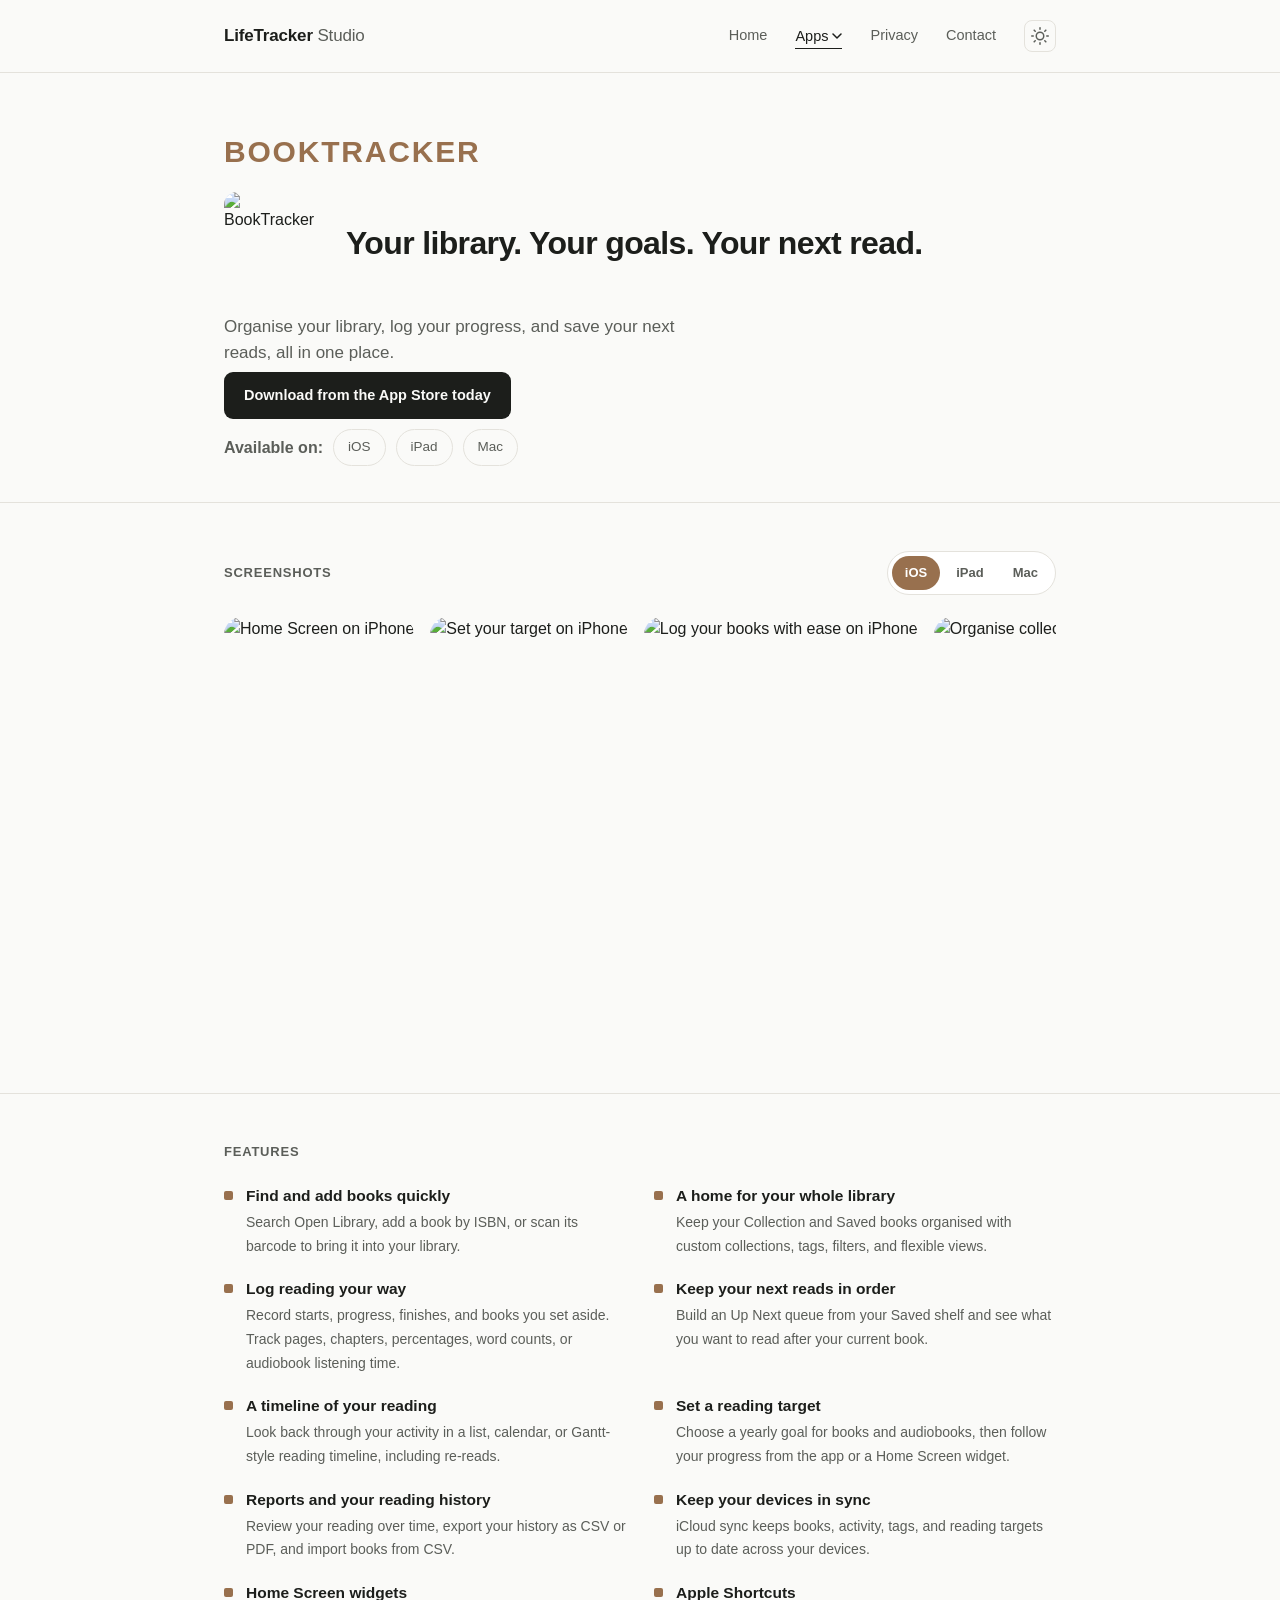
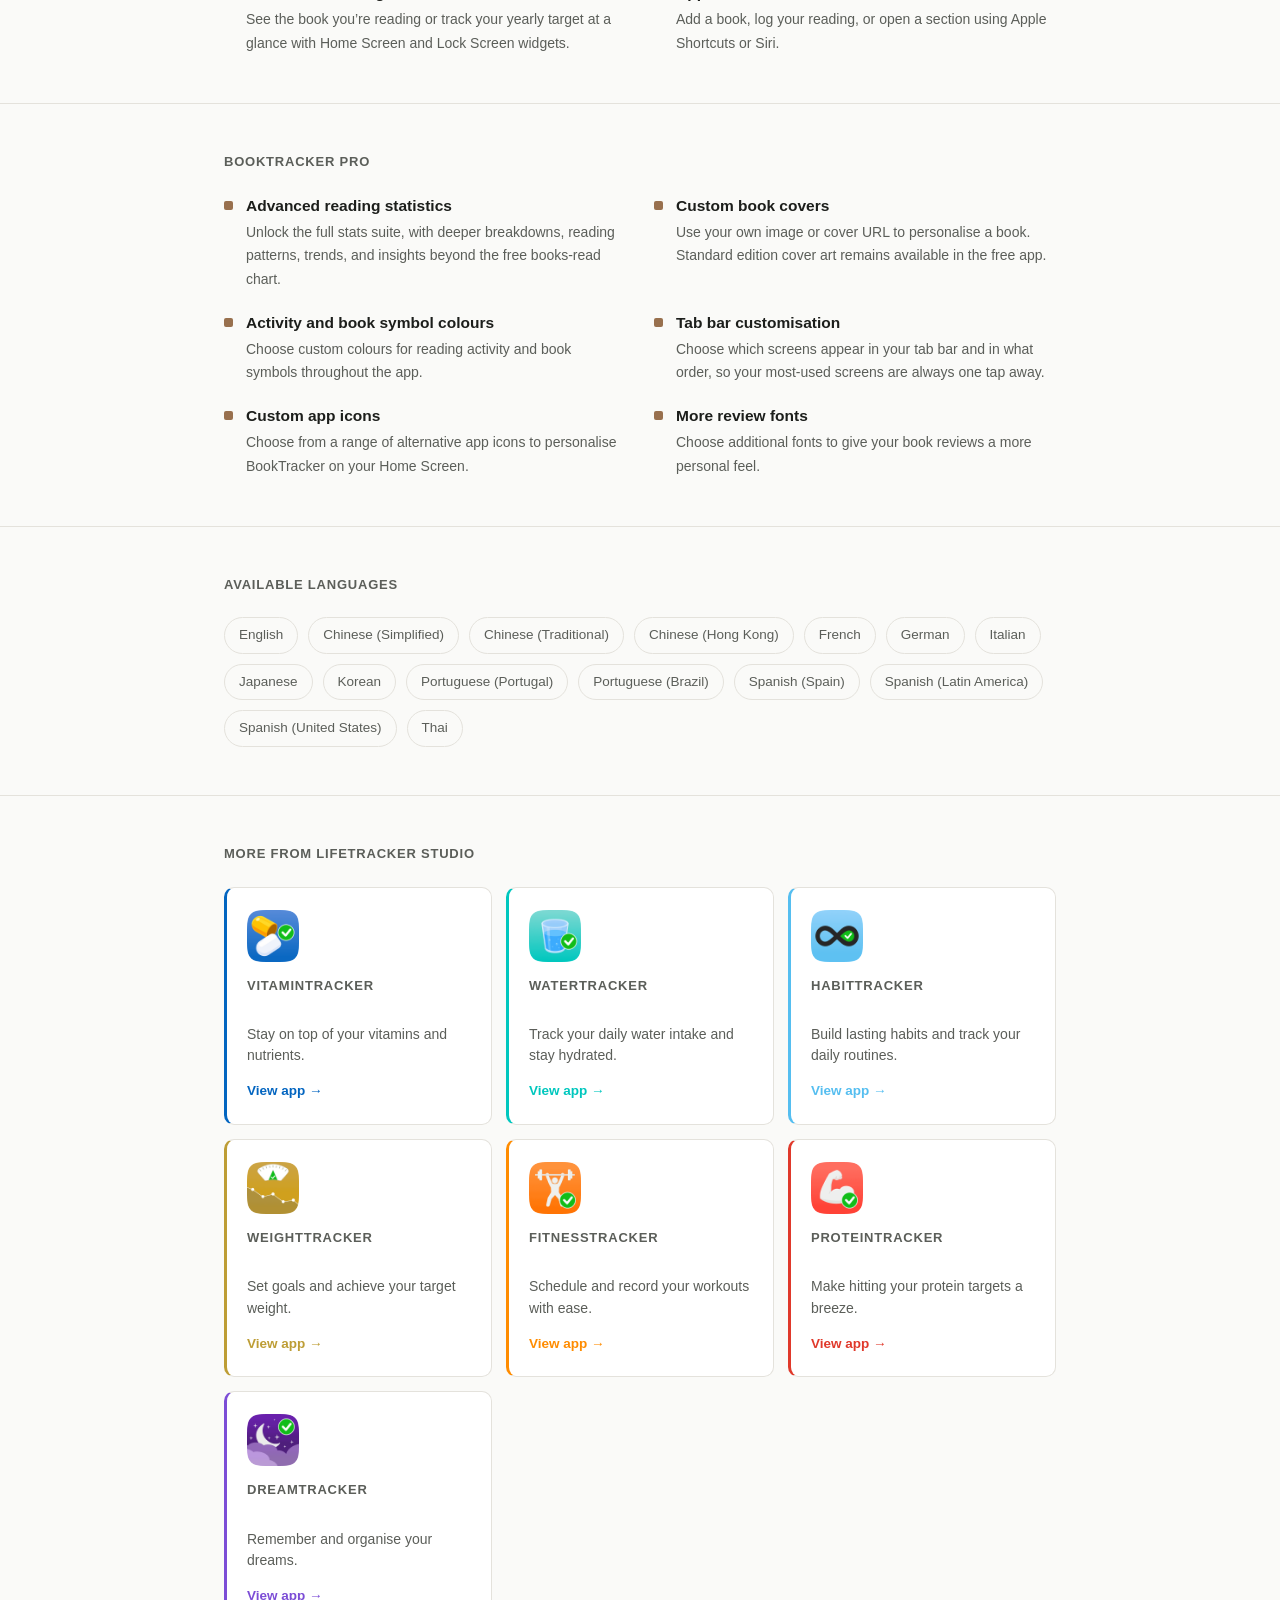
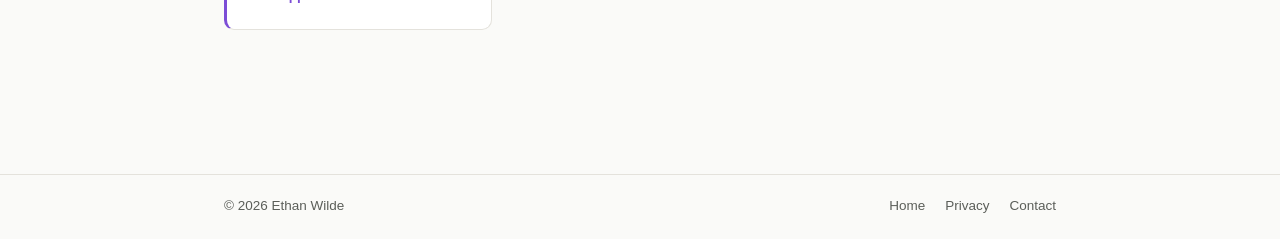
==== booktracker.html @ c53aab7b "BookTracker Page" ====
<!DOCTYPE html>
<html lang="en">
<head>
<meta charset="UTF-8">
<meta name="viewport" content="width=device-width, initial-scale=1.0">
<title>BookTracker — Your Library. Your Goals. Your Next Read.</title>
<meta name="description" content="Organise your library, log your progress, and save your next reads.">
<link rel="stylesheet" href="style.css">
<style>:root { --accent: var(--bt); --tint: var(--bt-tint); }</style>
</head>
<body>

<header class="site-header">
  <div class="wrap">
    <a href="index.html" class="brand">LifeTracker<span> Studio</span></a>
    <nav class="main-nav">
      <a href="index.html">Home</a>
      <div class="nav-dropdown" id="apps-dropdown">
        <button class="nav-dropdown-toggle active" aria-haspopup="true" aria-expanded="false" onclick="toggleAppsMenu()">
          Apps
          <svg width="10" height="6" viewBox="0 0 10 6" fill="none" xmlns="http://www.w3.org/2000/svg">
            <path d="M1 1L5 5L9 1" stroke="currentColor" stroke-width="1.5" stroke-linecap="round" stroke-linejoin="round"/>
          </svg>
        </button>
        <div class="nav-dropdown-menu" role="menu">
          <a href="vitamintracker.html" style="--accent: var(--vt); --tint: var(--vt-tint);">
            <img src="images/VTAppIcon.png" alt="">VitaminTracker</a>
          <a href="watertracker.html" style="--accent: var(--wt); --tint: var(--wt-tint);">
            <img src="images/WTAppIcon.png" alt="">WaterTracker</a>
          <a href="habittracker.html" style="--accent: var(--ht); --tint: var(--ht-tint);">
            <img src="images/HTAppIcon.png" alt="">HabitTracker</a>
          <a href="weighttracker.html" style="--accent: var(--mt); --tint: var(--mt-tint);">
            <img src="images/MTAppIcon.png" alt="">WeightTracker</a>
          <a href="fitnesstracker.html" style="--accent: var(--ft); --tint: var(--ft-tint);">
            <img src="images/FTAppIcon.png" alt="">FitnessTracker</a>
          <a href="proteintracker.html" style="--accent: var(--st); --tint: var(--st-tint);">
            <img src="images/STAppIcon.png" alt="">ProteinTracker</a>
          <a href="dreamtracker.html" style="--accent: var(--dt); --tint: var(--dt-tint);">
            <img src="images/DTAppIcon.png" alt="">DreamTracker</a>
          <a href="booktracker.html" class="active" style="--accent: var(--bt); --tint: var(--bt-tint);">
            <img src="images/BTAppIcon.png" alt="">BookTracker</a>
        </div>
      </div>
      <a href="privacy.html">Privacy</a>
      <a href="contact.html">Contact</a>
      <button class="theme-toggle" onclick="toggleTheme()" aria-label="Toggle dark mode">
        <svg id="theme-icon" width="18" height="18" viewBox="0 0 24 24" fill="none" stroke="currentColor" stroke-width="2" stroke-linecap="round" stroke-linejoin="round">
          <circle cx="12" cy="12" r="5"/><line x1="12" y1="1" x2="12" y2="3"/><line x1="12" y1="21" x2="12" y2="23"/><line x1="4.22" y1="4.22" x2="5.64" y2="5.64"/><line x1="18.36" y1="18.36" x2="19.78" y2="19.78"/><line x1="1" y1="12" x2="3" y2="12"/><line x1="21" y1="12" x2="23" y2="12"/><line x1="4.22" y1="19.78" x2="5.64" y2="18.36"/><line x1="18.36" y1="5.64" x2="19.78" y2="4.22"/>
        </svg>
      </button>
    </nav>
    <button class="nav-toggle" onclick="toggleMobileNav()" aria-label="Toggle menu"><span></span><span></span><span></span></button>
  </div>
</header>

<main>
  <section class="app-header">
  <div class="wrap">
    <div class="eyebrow">BookTracker</div>
    <div class="icon-row">
      <img src="images/BTAppIcon.png" alt="BookTracker" class="app-icon-big">
      <h1>Your library. Your goals. Your next read.</h1>
    </div>
    <p class="tagline">Organise your library, log your progress, and save your next reads, all in one place.</p>

    <div class="app-cta-group">
      <a href="https://apps.apple.com/app/id6816130678" class="store-button">
        Download from the App Store today
      </a>

      <div class="platform-row" aria-label="Available on iOS, iPad, and Mac">
  <span class="platform-label">Available on:</span>
  <span class="platform-pill">iOS</span>
  <span class="platform-pill">iPad</span>
  <span class="platform-pill">Mac</span>
</div>
    </div>
  </div>
</section>

  <section class="section">
  <div class="wrap">
    <div class="screenshot-toolbar">
      <h2>Screenshots</h2>
      <div class="screenshot-picker" role="group" aria-label="Choose screenshot platform">
        <button type="button" data-platform="ios" aria-pressed="true">iOS</button>
        <button type="button" data-platform="ipad" aria-pressed="false">iPad</button>
        <button type="button" data-platform="mac" aria-pressed="false">Mac</button>
      </div>
    </div>

    <div class="screenshot-row" data-platform="ios">
      <figure class="screenshot-card" data-screenshot-index="1"
        data-ios-caption="Home Screen on iPhone"
        data-ipad-caption="Home Screen on iPad"
        data-mac-caption="Home Screen on Mac">
        <img src="images/BT1.jpeg" alt="Home Screen on iPhone" class="screenshot">
      </figure>

      <figure class="screenshot-card" data-screenshot-index="2"
        data-ios-caption="Set your target on iPhone"
        data-ipad-caption="Set your target on iPad"
        data-mac-caption="Set your target on Mac">
        <img src="images/BT2.jpeg" alt="Set your target on iPhone" class="screenshot">
      </figure>

     

      <figure class="screenshot-card" data-screenshot-index="3"
        data-ios-caption="Log your books with ease on iPhone"
        data-ipad-caption="Log your books with ease on iPad"
        data-mac-caption="Log your books with ease on Mac">
        <img src="images/BT3.jpeg" alt="Log your books with ease on iPhone" class="screenshot">
      </figure>

      <figure class="screenshot-card" data-screenshot-index="4"
        data-ios-caption="Organise collections on iPhone"
        data-ipad-caption="Organise collections on iPad"
        data-mac-caption="Organise collections on Mac">
        <img src="images/BT4.jpeg" alt="Organise collections on iPhone" class="screenshot">
      </figure>

      <figure class="screenshot-card" data-screenshot-index="5"
        data-ios-caption="See book information on iPhone"
        data-ipad-caption="See book information on iPad"
        data-mac-caption="See book information on Mac">
        <img src="images/BT5.jpeg" alt="See book information on iPhone" class="screenshot">
      </figure>

      <figure class="screenshot-card" data-screenshot-index="6"
        data-ios-caption="See author information on iPhone"
        data-ipad-caption="See author information on iPad"
        data-mac-caption="See author information on Mac">
        <img src="images/BT6.jpeg" alt="See author information on iPhone" class="screenshot">
      </figure>

      <figure class="screenshot-card" data-screenshot-index="7"
        data-ios-caption="See reading history on iPhone"
        data-ipad-caption="See reading history on iPad"
        data-mac-caption="See reading history on Mac">
        <img src="images/BT7.jpeg" alt="See reading history on iPhone" class="screenshot">
      </figure>

      <figure class="screenshot-card" data-screenshot-index="8"
        data-ios-caption="See statistics on iPhone"
        data-ipad-caption="See statistics on iPad"
        data-mac-caption="See statistics on Mac">
        <img src="images/BT8.jpeg" alt="See statistics on iPhone" class="screenshot">
      </figure>

      <figure class="screenshot-card" data-screenshot-index="9"
        data-ios-caption="Keep devices in sync on iPhone"
        data-ipad-caption="Keep devices in sync on iPad"
        data-mac-caption="Keep devices in sync on Mac">
        <img src="images/BT9.jpeg" alt="Keep devices in sync on iPhone" class="screenshot">
      </figure>

       <figure class="screenshot-card" data-screenshot-index="10"
        data-ios-caption="Widgets, Control Centre, and Shortcuts on iPhone"
        data-ipad-caption="Widgets, Control Centre, and Shortcuts on iPad"
        data-mac-caption="Widgets, Control Centre, and Shortcuts on Mac">
        <img src="images/BT10.jpeg" alt="Widgets, Control Centre, and Shortcuts on iPhone" class="screenshot">
      </figure>
    </div>
  </div>
</section>

  <section class="section">
    <div class="wrap">
      <h2>Features</h2>
      <ul class="feature-list">
        <li>
          <strong>Find and add books quickly</strong>
          <span class="desc">Search Open Library, add a book by ISBN, or scan its barcode to bring it into your library.</span>
        </li>
        <li>
          <strong>A home for your whole library</strong>
          <span class="desc">Keep your Collection and Saved books organised with custom collections, tags, filters, and flexible views.</span>
        </li>
        <li>
          <strong>Log reading your way</strong>
          <span class="desc">Record starts, progress, finishes, and books you set aside. Track pages, chapters, percentages, word counts, or audiobook listening time.</span>
        </li>
        <li>
          <strong>Keep your next reads in order</strong>
          <span class="desc">Build an Up Next queue from your Saved shelf and see what you want to read after your current book.</span>
        </li>
        <li>
          <strong>A timeline of your reading</strong>
          <span class="desc">Look back through your activity in a list, calendar, or Gantt-style reading timeline, including re-reads.</span>
        </li>
        <li>
          <strong>Set a reading target</strong>
          <span class="desc">Choose a yearly goal for books and audiobooks, then follow your progress from the app or a Home Screen widget.</span>
        </li>
        <li>
          <strong>Reports and your reading history</strong>
          <span class="desc">Review your reading over time, export your history as CSV or PDF, and import books from CSV.</span>
        </li>
        <li>
          <strong>Keep your devices in sync</strong>
          <span class="desc">iCloud sync keeps books, activity, tags, and reading targets up to date across your devices.</span>
        </li>
        <li>
          <strong>Home Screen widgets</strong>
          <span class="desc">See the book you’re reading or track your yearly target at a glance with Home Screen and Lock Screen widgets.</span>
        </li>
        <li>
          <strong>Apple Shortcuts</strong>
          <span class="desc">Add a book, log your reading, or open a section using Apple Shortcuts or Siri.</span>
        </li>
      </ul>
    </div>
  </section>

  <section class="section">
    <div class="wrap">
      <h2>BookTracker Pro</h2>
      <ul class="feature-list">
        <li>
          <strong>Advanced reading statistics</strong>
          <span class="desc">Unlock the full stats suite, with deeper breakdowns, reading patterns, trends, and insights beyond the free books-read chart.</span>
        </li>
        <li>
          <strong>Custom book covers</strong>
          <span class="desc">Use your own image or cover URL to personalise a book. Standard edition cover art remains available in the free app.</span>
        </li>
        <li>
          <strong>Activity and book symbol colours</strong>
          <span class="desc">Choose custom colours for reading activity and book symbols throughout the app.</span>
        </li>
        <li>
          <strong>Tab bar customisation</strong>
          <span class="desc">Choose which screens appear in your tab bar and in what order, so your most-used screens are always one tap away.</span>
        </li>
        <li>
          <strong>Custom app icons</strong>
          <span class="desc">Choose from a range of alternative app icons to personalise BookTracker on your Home Screen.</span>
        </li>
        <li>
          <strong>More review fonts</strong>
          <span class="desc">Choose additional fonts to give your book reviews a more personal feel.</span>
        </li>
      </ul>
    </div>
  </section>

   <section class="section">
  <div class="wrap">
    <h2>Available Languages</h2>

    <div class="platform-row" aria-label="Supported languages">
      <span class="platform-pill">English</span>
      <span class="platform-pill">Chinese (Simplified)</span>
      <span class="platform-pill">Chinese (Traditional)</span>
      <span class="platform-pill">Chinese (Hong Kong)</span>
      <span class="platform-pill">French</span>
      <span class="platform-pill">German</span>
      <span class="platform-pill">Italian</span>
      <span class="platform-pill">Japanese</span>
      <span class="platform-pill">Korean</span>
      <span class="platform-pill">Portuguese (Portugal)</span>
      <span class="platform-pill">Portuguese (Brazil)</span>
      <span class="platform-pill">Spanish (Spain)</span>
      <span class="platform-pill">Spanish (Latin America)</span>
      <span class="platform-pill">Spanish (United States)</span>
      <span class="platform-pill">Thai</span>
    </div>
  </div>
</section>

  <section class="section">
    <div class="wrap">
      <h2>More from LifeTracker Studio</h2>
      <div class="other-apps">
        <a href="vitamintracker.html" class="app-card" style="--accent: var(--vt); --tint: var(--vt-tint);">
          <img src="images/VTAppIcon.png" alt="VitaminTracker" class="app-icon">
          <h2>VitaminTracker</h2>
          <p class="tagline">Stay on top of your vitamins and nutrients.</p>
          <span class="cta">View app &rarr;</span>
        </a>
        <a href="watertracker.html" class="app-card" style="--accent: var(--wt); --tint: var(--wt-tint);">
          <img src="images/WTAppIcon.png" alt="WaterTracker" class="app-icon">
          <h2>WaterTracker</h2>
          <p class="tagline">Track your daily water intake and stay hydrated.</p>
          <span class="cta">View app &rarr;</span>
        </a>
        <a href="habittracker.html" class="app-card" style="--accent: var(--ht); --tint: var(--ht-tint);">
          <img src="images/HTAppIcon.png" alt="HabitTracker" class="app-icon">
          <h2>HabitTracker</h2>
          <p class="tagline">Build lasting habits and track your daily routines.</p>
          <span class="cta">View app &rarr;</span>
        </a>
        <a href="weighttracker.html" class="app-card" style="--accent: var(--mt); --tint: var(--mt-tint);">
          <img src="images/MTAppIcon.png" alt="WeightTracker" class="app-icon">
          <h2>WeightTracker</h2>
          <p class="tagline">Set goals and achieve your target weight.</p>
          <span class="cta">View app &rarr;</span>
        </a>
        <a href="fitnesstracker.html" class="app-card" style="--accent: var(--ft); --tint: var(--ft-tint);">
          <img src="images/FTAppIcon.png" alt="FitnessTracker" class="app-icon">
          <h2>FitnessTracker</h2>
          <p class="tagline">Schedule and record your workouts with ease.</p>
          <span class="cta">View app &rarr;</span>
        </a>
        <a href="proteintracker.html" class="app-card" style="--accent: var(--st); --tint: var(--st-tint);">
          <img src="images/STAppIcon.png" alt="ProteinTracker" class="app-icon">
          <h2>ProteinTracker</h2>
          <p class="tagline">Make hitting your protein targets a breeze.</p>
          <span class="cta">View app &rarr;</span>
        </a>
        <a href="dreamtracker.html" class="app-card" style="--accent: var(--dt); --tint: var(--dt-tint);">
          <img src="images/DTAppIcon.png" alt="DreamTracker" class="app-icon">
          <h2>DreamTracker</h2>
          <p class="tagline">Remember and organise your dreams.</p>
          <span class="cta">View app &rarr;</span>
        </a>
      </div>
    </div>
  </section>
</main>

<footer class="site-footer">
  <div class="wrap">
    <span>&copy; 2026 Ethan Wilde</span>
    <div class="footer-links"><a href="index.html">Home</a><a href="privacy.html">Privacy</a><a href="contact.html">Contact</a></div>
  </div>
</footer>

<div id="lightbox" style="display:none; position:fixed; inset:0; background:rgba(0,0,0,0.85); z-index:999; align-items:center; justify-content:center; cursor:zoom-out;" onclick="this.style.display='none'">
  <img id="lightbox-img" style="max-height:90vh; max-width:90vw; border-radius:18px;">
</div>

<script>
function toggleAppsMenu() {
  const dropdown = document.getElementById('apps-dropdown');
  const isMobile = window.innerWidth <= 760;
  if (isMobile) dropdown.classList.toggle('expanded');
  else {
    const isOpen = dropdown.classList.toggle('open');
    dropdown.querySelector('[aria-expanded]').setAttribute('aria-expanded', isOpen);
  }
}

document.addEventListener('click', function(e) {
  const dropdown = document.getElementById('apps-dropdown');
  if (!dropdown.contains(e.target)) {
    dropdown.classList.remove('open');
    dropdown.querySelector('[aria-expanded]').setAttribute('aria-expanded', 'false');
  }
});

function toggleTheme() {
  const isDark = document.body.classList.toggle('dark');
  localStorage.setItem('theme', isDark ? 'dark' : 'light');
  updateThemeIcon(isDark);
}

function updateThemeIcon(isDark) {
  const icon = document.getElementById('theme-icon');
  if (isDark) icon.innerHTML = '<path d="M21 12.79A9 9 0 1 1 11.21 3 7 7 0 0 0 21 12.79z"/>';
  else icon.innerHTML = '<circle cx="12" cy="12" r="5"/><line x1="12" y1="1" x2="12" y2="3"/><line x1="12" y1="21" x2="12" y2="23"/><line x1="4.22" y1="4.22" x2="5.64" y2="5.64"/><line x1="18.36" y1="18.36" x2="19.78" y2="19.78"/><line x1="1" y1="12" x2="3" y2="12"/><line x1="21" y1="12" x2="23" y2="12"/><line x1="4.22" y1="19.78" x2="5.64" y2="18.36"/><line x1="18.36" y1="5.64" x2="19.78" y2="4.22"/>';
}

(function() {
  if (localStorage.getItem('theme') === 'dark') {
    document.body.classList.add('dark');
    updateThemeIcon(true);
  }
})();

function toggleMobileNav() { document.querySelector('nav.main-nav').classList.toggle('open'); }

const screenshotPicker = document.querySelector('.screenshot-picker');
const screenshotRow = document.querySelector('.screenshot-row');

if (screenshotPicker && screenshotRow) {
  const prefixes = {
    ios: 'BT',
    ipad: 'BTiPad',
    mac: 'BTMac'
  };

 function setScreenshotPlatform(platform) {
  const screenshotCounts = { ios: 8, ipad: 8, mac: 7 };

  screenshotPicker.querySelectorAll('button').forEach(button => {
    button.setAttribute(
      'aria-pressed',
      String(button.dataset.platform === platform)
    );
  });

  screenshotRow.dataset.platform = platform;

  screenshotRow.querySelectorAll('.screenshot-card').forEach(card => {
    const index = Number(card.dataset.screenshotIndex);
    const image = card.querySelector('.screenshot');
    const caption = card.dataset[`${platform}Caption`] || '';

    card.hidden = index > screenshotCounts[platform];

    if (card.hidden) return;

    image.src = `images/${prefixes[platform]}${index}.jpeg`;
    image.alt = caption;
  });
}

  screenshotPicker.querySelectorAll('button').forEach(button => {
    button.addEventListener('click', () => {
      setScreenshotPlatform(button.dataset.platform);
    });
  });
}

 const screenshotRows = document.querySelectorAll('.screenshot-row');
const lightbox = document.getElementById('lightbox');
const lightboxImage = document.getElementById('lightbox-img');

let draggedRow = null;
let dragStartX = 0;
let dragStartScrollLeft = 0;
let dragMoved = false;
let suppressNextClick = false;

screenshotRows.forEach(row => {
  row.addEventListener('mousedown', event => {
    if (event.button !== 0) return;

    draggedRow = row;
    dragStartX = event.clientX;
    dragStartScrollLeft = row.scrollLeft;
    dragMoved = false;
    row.classList.add('is-dragging');
  });

  row.addEventListener('mousemove', event => {
    if (draggedRow !== row) return;

    const distance = event.clientX - dragStartX;
    if (Math.abs(distance) > 4) dragMoved = true;

    row.scrollLeft = dragStartScrollLeft - distance;
  });

  row.addEventListener('click', event => {
    if (suppressNextClick) {
      event.preventDefault();
      event.stopPropagation();
      suppressNextClick = false;
      return;
    }

    const image = event.target.closest('img.screenshot');
    if (!image || !lightbox || !lightboxImage) return;

    lightboxImage.src = image.src;
    lightboxImage.alt = image.alt;
    lightbox.style.display = 'flex';
  });

  row.addEventListener('dragstart', event => {
    event.preventDefault();
  });
});

function stopScreenshotDrag() {
  if (!draggedRow) return;

  draggedRow.classList.remove('is-dragging');
  draggedRow = null;

  if (dragMoved) {
    suppressNextClick = true;
    setTimeout(() => {
      suppressNextClick = false;
    }, 0);
  }
}

document.addEventListener('mouseup', stopScreenshotDrag);
window.addEventListener('blur', stopScreenshotDrag);

if (lightboxImage) {
  lightboxImage.addEventListener('click', event => {
    event.stopPropagation();
  });
}
  
</script>

</body>
</html>
---- style.css ----
:root {
  --bg: #FAFAF8;
  --ink: #1C1E1B;
  --ink-soft: #5B5E59;
  --line: #E4E2DC;
  --card-bg: #FFFFFF;

  --wt: #00C7BE;
  --wt-tint: #E0FAF9;

  --vt: #0365C0;
  --vt-tint: #E0EDFF;

  --ht: #55BEF0;
  --ht-tint: #E5F5FD;

  --mt: #BD9D35;
  --mt-tint: #F7F0D9;

  --ft: #FF8C00;
  --ft-tint: #FFE8D1;

  --st: #e0392b;
  --st-tint: #fdecea;

  --dt: #7C4DD6;
  --dt-tint: #EFE9FB;

  --bt: #98704E;
  --bt-tint: #F2E7D7;

  --maxw: 880px;
}

* { box-sizing: border-box; }

html {
  scroll-behavior: smooth;
}

body {
  margin: 0;
  background: var(--bg);
  color: var(--ink);
  font-family: -apple-system, BlinkMacSystemFont, "Inter", "Helvetica Neue", Arial, sans-serif;
  font-size: 16px;
  line-height: 1.55;
  -webkit-font-smoothing: antialiased;
}

a {
  color: inherit;
}

.wrap {
  max-width: var(--maxw);
  margin: 0 auto;
  padding: 0 24px;
}

/* ---------- Header ---------- */

.site-header {
  border-bottom: 1px solid var(--line);
}

.site-header .wrap {
  display: flex;
  align-items: center;
  justify-content: space-between;
  height: 72px;
}

.brand {
  font-weight: 700;
  font-size: 17px;
  letter-spacing: -0.01em;
  text-decoration: none;
  color: var(--ink);
}

.brand span {
  color: var(--ink-soft);
  font-weight: 500;
}

nav.main-nav {
  display: flex;
  align-items: center;
  gap: 28px;
}

nav.main-nav a {
  text-decoration: none;
  font-size: 14.5px;
  font-weight: 500;
  color: var(--ink-soft);
  padding: 4px 0;
  border-bottom: 1px solid transparent;
  transition: color 0.15s ease, border-color 0.15s ease;
}

nav.main-nav a:hover,
nav.main-nav a:focus-visible {
  color: var(--ink);
  border-bottom-color: var(--ink);
}

nav.main-nav a.active {
  color: var(--ink);
  border-bottom-color: var(--ink);
}

/* ---------- Apps dropdown ---------- */

.nav-dropdown {
  position: relative;
}

.nav-dropdown-toggle {
  display: flex;
  align-items: center;
  gap: 4px;
  background: none;
  border: none;
  cursor: pointer;
  font-family: inherit;
  font-size: 14.5px;
  font-weight: 500;
  color: var(--ink-soft);
  padding: 4px 0;
  border-bottom: 1px solid transparent;
  transition: color 0.15s ease, border-color 0.15s ease;
}

.nav-dropdown-toggle:hover,
.nav-dropdown-toggle:focus-visible {
  color: var(--ink);
  border-bottom-color: var(--ink);
  outline: none;
}

.nav-dropdown-toggle.active {
  color: var(--ink);
  border-bottom-color: var(--ink);
}

.nav-dropdown-toggle svg {
  transition: transform 0.15s ease;
}

.nav-dropdown.open .nav-dropdown-toggle svg {
  transform: rotate(180deg);
}

.nav-dropdown-menu {
  display: none;
  position: absolute;
  top: calc(100% + 12px);
  right: 0;
  min-width: 180px;
  background: var(--card-bg);
  border: 1px solid var(--line);
  border-radius: 10px;
  box-shadow: 0 8px 24px rgba(28, 30, 27, 0.09);
  padding: 6px;
  z-index: 100;
}

.nav-dropdown.open .nav-dropdown-menu {
  display: block;
}

.nav-dropdown-menu a {
  display: flex;
  align-items: center;
  gap: 9px;
  padding: 9px 12px;
  border-radius: 6px;
  font-size: 14px;
  font-weight: 500;
  color: var(--ink-soft);
  text-decoration: none;
  border: none !important;
  transition: background 0.12s ease, color 0.12s ease;
}

.nav-dropdown-menu a img {
  width: 48px;
  height: 48px;
  border-radius: 6px;
  flex-shrink: 0;
}

.nav-dropdown-menu a:hover,
.nav-dropdown-menu a:focus-visible {
  background: var(--tint);
  color: var(--ink);
}

body.dark .nav-dropdown-menu a:hover,
body.dark .nav-dropdown-menu a:focus-visible {
  color: #1C1E1B !important;
}

.nav-dropdown-menu a.active {
  color: var(--ink);
  font-weight: 600;
}

/* ---------- Footer ---------- */

.site-footer {
  border-top: 1px solid var(--line);
  margin-top: 96px;
}

.site-footer .wrap {
  display: flex;
  align-items: center;
  justify-content: space-between;
  height: 64px;
  font-size: 13.5px;
  color: var(--ink-soft);
}

.site-footer a {
  text-decoration: none;
  color: var(--ink-soft);
}

.site-footer a:hover {
  color: var(--ink);
}

.footer-links {
  display: flex;
  gap: 20px;
}

/* ---------- Hero ---------- */

.hero {
  padding: 72px 0 56px;
}

.hero h1 {
  font-size: 38px;
  font-weight: 700;
  letter-spacing: -0.02em;
  margin: 0 0 14px;
  max-width: 16ch;
}

.hero p {
  font-size: 17px;
  color: var(--ink-soft);
  max-width: 48ch;
  margin: 0;
}

/* ---------- App cards (homepage) ---------- */

.app-grid {
  display: grid;
  grid-template-columns: repeat(3, 1fr);
  gap: 18px;
  padding: 8px 0 64px;
}

.app-grid--4 {
  grid-template-columns: repeat(4, 1fr);
}

.app-grid--3 {
  grid-template-columns: repeat(3, 1fr);
}

.app-card {
  background: var(--card-bg);
  border: 1px solid var(--line);
  border-left: 3px solid var(--accent, var(--ink));
  border-radius: 10px;
  padding: 22px 20px;
  text-decoration: none;
  color: var(--ink);
  display: flex;
  flex-direction: column;
  gap: 14px;
  transition: transform 0.15s ease, box-shadow 0.15s ease;
}

.app-card:hover,
.app-card:focus-visible {
  transform: translateY(-2px);
  box-shadow: 0 6px 20px rgba(28, 30, 27, 0.06);
}

.app-icon-placeholder {
  width: 52px;
  height: 52px;
  border-radius: 13px;
  background: var(--tint, var(--line));
  display: flex;
  align-items: center;
  justify-content: center;
  font-weight: 700;
  font-size: 17px;
  color: var(--accent, var(--ink-soft));
}

.app-icon {
  width: 52px;
  height: 52px;
  border-radius: 13px;
  object-fit: cover;
}

.app-icon-big {
  width: 104px;
  height: 104px;
  border-radius: 13px;
  object-fit: cover;
}

.app-card h2 {
  margin: 0;
  font-size: 18px;
  letter-spacing: -0.01em;
}

.app-card .tagline {
  margin: -8px 0 0;
  font-size: 14px;
  color: var(--ink-soft);
}

.app-card .cta {
  margin-top: auto;
  font-size: 13.5px;
  font-weight: 600;
  color: var(--accent, var(--ink));
}

/* ---------- App detail page ---------- */

.app-header {
  padding: 56px 0 36px;
  border-bottom: 1px solid var(--line);
}

.app-header .eyebrow {
  display: inline-flex;
  align-items: center;
  gap: 8px;
  font-size: 30px;
  font-weight: 700;
  letter-spacing: 0.06em;
  text-transform: uppercase;
  color: var(--accent);
  margin-bottom: 16px;
}



.app-header .icon-row {
  display: flex;
  align-items: center;
  gap: 18px;
  margin-bottom: 18px;
}

.app-header .app-icon-placeholder {
  width: 64px;
  height: 64px;
  border-radius: 16px;
  font-size: 20px;
}

.app-header h1 {
  font-size: 32px;
  margin: 0;
  letter-spacing: -0.02em;
}

.app-header .tagline {
  font-size: 17px;
  color: var(--ink-soft);
  max-width: 52ch;
  margin: 0;
}

.section {
  padding: 48px 0;
  border-bottom: 1px solid var(--line);
}

.section:last-of-type {
  border-bottom: none;
}

.section h2 {
  font-size: 13px;
  font-weight: 700;
  letter-spacing: 0.06em;
  text-transform: uppercase;
  color: var(--ink-soft);
  margin: 0 0 22px;
}

.feature-list {
  list-style: none;
  margin: 0;
  padding: 0;
  display: grid;
  grid-template-columns: 1fr 1fr;
  gap: 20px 28px;
}

.feature-list li {
  padding-left: 22px;
  position: relative;
  font-size: 15px;
}

.feature-list li::before {
  content: "";
  position: absolute;
  left: 0;
  top: 7px;
  width: 9px;
  height: 9px;
  border-radius: 2px;
  background: var(--accent);
}

.feature-list strong {
  display: block;
  font-size: 15.5px;
  margin-bottom: 2px;
}

.feature-list .desc {
  color: var(--ink-soft);
  font-size: 14px;
}

.screenshot-row {
  display: flex;
  gap: 16px;
}

.screenshot-placeholder {
  flex: 1;
  aspect-ratio: 9 / 16;
  background: var(--tint);
  border: 1px solid var(--line);
  border-radius: 18px;
  display: flex;
  align-items: center;
  justify-content: center;
  color: var(--accent);
  font-size: 13px;
  font-weight: 600;
}

.platform-row {
  display: flex;
  gap: 10px;
  flex-wrap: wrap;
}

.platform-pill {
  border: 1px solid var(--line);
  border-radius: 100px;
  padding: 7px 14px;
  font-size: 13.5px;
  font-weight: 500;
  color: var(--ink-soft);
}

.store-button {
  display: inline-flex;
  align-items: center;
  gap: 8px;
  background: var(--ink);
  color: var(--bg);
  text-decoration: none;
  padding: 12px 20px;
  border-radius: 9px;
  font-size: 14.5px;
  font-weight: 600;
  margin-top: 6px;
}

.store-button:hover {
  opacity: 0.88;
}

.store-button.disabled {
  background: var(--line);
  color: var(--ink-soft);
  pointer-events: none;
}

.other-apps {
  display: grid;
  grid-template-columns: 1fr 1fr 1fr;
  gap: 14px;
}

/* ---------- Generic page (privacy / contact) ---------- */

.page-header {
  padding: 56px 0 28px;
  border-bottom: 1px solid var(--line);
}

.page-header h1 {
  font-size: 30px;
  margin: 0 0 10px;
  letter-spacing: -0.02em;
}

.page-header p {
  color: var(--ink-soft);
  margin: 0;
  font-size: 15px;
}

.prose {
  padding: 40px 0 64px;
  max-width: 68ch;
}

.prose h2 {
  font-size: 18px;
  margin: 36px 0 12px;
  letter-spacing: -0.01em;
}

.prose h2:first-child {
  margin-top: 0;
}

.prose p, .prose li {
  font-size: 15px;
  color: var(--ink-soft);
}

.prose ul {
  padding-left: 20px;
}

.prose strong {
  color: var(--ink);
}

/* ---------- Contact form ---------- */

.contact-layout {
  display: grid;
  grid-template-columns: 1.1fr 0.9fr;
  gap: 56px;
  padding: 40px 0 72px;
}

.contact-form {
  display: flex;
  flex-direction: column;
  gap: 16px;
}

.field {
  display: flex;
  flex-direction: column;
  gap: 6px;
}

.field label {
  font-size: 13.5px;
  font-weight: 600;
}

.field input,
.field select,
.field textarea {
  font-family: inherit;
  font-size: 15px;
  padding: 11px 13px;
  border: 1px solid var(--line);
  border-radius: 8px;
  background: var(--card-bg);
  color: var(--ink);
}

.field input:focus-visible,
.field select:focus-visible,
.field textarea:focus-visible {
  outline: 2px solid var(--ink);
  outline-offset: 1px;
}

.field textarea {
  resize: vertical;
  min-height: 130px;
}

.submit-btn {
  align-self: flex-start;
  background: var(--ink);
  color: var(--bg);
  border: none;
  font-family: inherit;
  font-size: 15px;
  font-weight: 600;
  padding: 12px 22px;
  border-radius: 9px;
  cursor: pointer;
  margin-top: 4px;
}

.submit-btn:hover {
  opacity: 0.88;
}

.contact-side h2 {
  font-size: 13px;
  font-weight: 700;
  letter-spacing: 0.06em;
  text-transform: uppercase;
  color: var(--ink-soft);
  margin: 0 0 16px;
}

.contact-card {
  border: 1px solid var(--line);
  border-radius: 10px;
  padding: 18px;
  margin-bottom: 14px;
}

.contact-card .name {
  font-weight: 600;
  font-size: 14.5px;
  margin-bottom: 2px;
}

.contact-card .email {
  font-size: 14px;
  color: var(--ink-soft);
  text-decoration: none;
}

.contact-card .email:hover {
  color: var(--ink);
}

.form-note {
  font-size: 13px;
  color: var(--ink-soft);
  margin-top: 4px;
}

/* ---------- Responsive ---------- */

@media (max-width: 760px) {
  .app-grid {
    grid-template-columns: 1fr;
  }
  .app-grid--4 {
    grid-template-columns: 1fr;
  }
  .other-apps {
    grid-template-columns: 1fr;
  }
  .feature-list {
    grid-template-columns: 1fr;
  }
 
  .contact-layout {
    grid-template-columns: 1fr;
    gap: 36px;
  }
  .hero h1 {
    font-size: 30px;
  }
  nav.main-nav {
    gap: 16px;
  }
  .site-header .wrap {
    flex-wrap: wrap;
    height: auto;
    padding-top: 16px;
    padding-bottom: 16px;
    gap: 10px;
  }
  .nav-dropdown-menu a img {
  width: 32px;
  height: 32px;
  border-radius: 8px;
}
.hero-carousel {
  display: block;
  width: 100%;
  height: 70px;
  mask-image: linear-gradient(to right, transparent, black 10%, black 90%, transparent);
  -webkit-mask-image: linear-gradient(to right, transparent, black 10%, black 90%, transparent);
}

.carousel-icon {
  width: 60px;
  height: 60px;
  border-radius: 14px;
}
}

.screenshot-row {
  display: flex;
  gap: 16px;
  overflow-x: auto;
  -webkit-overflow-scrolling: touch;
  scrollbar-width: none;
  padding-bottom: 8px;
}

.screenshot-row::-webkit-scrollbar {
  display: none;
}

.screenshot {
  height: 420px;
  width: auto;
  border-radius: 18px;
  flex: 0 0 auto;
  display: block;
}

@media (prefers-reduced-motion: reduce) {
  * {
    transition: none !important;
    scroll-behavior: auto !important;
  }
}

/* ---------- Theme toggle ---------- */

.theme-toggle {
  background: none;
  border: 1px solid var(--line);
  border-radius: 8px;
  padding: 6px;
  cursor: pointer;
  color: var(--ink-soft);
  display: flex;
  align-items: center;
  justify-content: center;
  transition: color 0.15s ease, border-color 0.15s ease;
}

.theme-toggle:hover {
  color: var(--ink);
  border-color: var(--ink-soft);
}

body.dark {
  --bg: #141414;
  --ink: #F0F0EE;
  --ink-soft: #8A8D87;
  --line: #2C2C2C;
  --card-bg: #1E1E1E;
}


.hero-wrap {
  display: flex;
  align-items: center;
  justify-content: space-between;
  gap: 40px;
}

.hero-text {
  flex: 1;
}

.hero-carousel {
  height: 100px;
  width: 400px;
  overflow: hidden;
  flex-shrink: 0;
  mask-image: linear-gradient(to right, transparent, black 15%, black 85%, transparent);
  -webkit-mask-image: linear-gradient(to right, transparent, black 15%, black 85%, transparent);
}

.carousel-track {
  display: flex;
  flex-direction: row;
  gap: 16px;
  animation: carousel-scroll 14s linear infinite;
}

.carousel-icon {
  width: 100px;
  height: 100px;
  border-radius: 18px;
  flex-shrink: 0;
}

@keyframes carousel-scroll {
  0%   { transform: translateX(0); }
  100% { transform: translateX(calc(-7 * (100px + 16px))); }
}

@media (max-width: 760px) {
  .hero-wrap {
    flex-direction: column;
  }
}


.nav-toggle {
  display: none;
  flex-direction: column;
  gap: 5px;
  background: none;
  border: none;
  cursor: pointer;
  padding: 4px;
}

.nav-toggle span {
  display: block;
  width: 22px;
  height: 2px;
  background: var(--ink);
  border-radius: 2px;
  transition: all 0.2s ease;
}

@media (max-width: 760px) {
  .nav-toggle {
    display: flex;
  }

  nav.main-nav {
    display: none;
    flex-direction: column;
    align-items: flex-start;
    gap: 0;
    position: absolute;
    top: 100%;
    left: 0;
    right: 0;
    background: var(--card-bg);
    border-bottom: 1px solid var(--line);
    padding: 12px 24px 20px;
    z-index: 200;
  }

  nav.main-nav.open {
    display: flex;
  }

  nav.main-nav a {
    padding: 10px 0;
    width: 100%;
    border-bottom: 1px solid var(--line);
  }

  nav.main-nav a:last-child {
    border-bottom: none;
  }

  .site-header .wrap {
    position: relative;
  }
}

@media (max-width: 760px) {
  .theme-toggle {
    display: flex;
    align-items: center;
    gap: 10px;
    width: 100%;
    padding: 10px 0;
    border: none;
    border-top: 1px solid var(--line);
    border-radius: 0;
    justify-content: flex-start;
  }

  .theme-toggle::after {
    content: "Toggle dark mode";
    font-size: 14.5px;
    font-weight: 500;
    color: var(--ink-soft);
  }
}

@media (max-width: 760px) {
  .nav-dropdown-menu {
    display: none;
    position: static;
    box-shadow: none;
    border: none;
    border-radius: 0;
    padding: 4px 0 4px 16px;
    background: none;
    min-width: unset;
  }

  .nav-dropdown.expanded .nav-dropdown-menu {
    display: block;
  }

  .nav-dropdown.expanded .nav-dropdown-toggle svg {
    transform: rotate(180deg);
  }

  .nav-dropdown-toggle {
    width: 100%;
    padding: 10px 0;
    border-bottom: 1px solid var(--line);
  }

  .nav-dropdown-menu a {
    padding: 10px 0;
    border-bottom: 1px solid var(--line);
    border-radius: 0;
  }

  .nav-dropdown-menu a:last-child {
    border-bottom: none;
  }
}

@media (min-width: 761px) {
  .hero-wrap {
    flex-direction: row-reverse;
  }
}




.screenshot-toolbar {
  display: flex;
  align-items: center;
  justify-content: space-between;
  gap: 16px;
  margin-bottom: 22px;
}

.screenshot-toolbar h2 {
  margin: 0;
}

.screenshot-picker {
  display: inline-flex;
  gap: 3px;
  padding: 4px;
  border: 1px solid var(--line);
  border-radius: 999px;
  background: var(--card-bg);
}

.screenshot-picker button {
  border: 0;
  border-radius: 999px;
  padding: 7px 13px;
  background: transparent;
  color: var(--ink-soft);
  font: inherit;
  font-size: 13px;
  font-weight: 600;
  cursor: pointer;
  transition: background 0.15s ease, color 0.15s ease;
}

.screenshot-picker button[aria-pressed="true"] {
  background: var(--accent);
  color: #fff;
}

.screenshot-picker button:focus-visible {
  outline: 2px solid var(--accent);
  outline-offset: 2px;
}

.screenshot-row {
  align-items: flex-start;
}

.screenshot-card {
  flex: 0 0 auto;
  display: flex;
  flex-direction: column;
  align-items: center;
  gap: 9px;
  margin: 0;
}

.screenshot-subtitle {
  max-width: 28ch;
  color: var(--ink-soft);
  font-size: 13px;
  line-height: 1.4;
  text-align: center;
}

.app-cta-group {
  display: flex;
  flex-direction: column;
  align-items: flex-start;
  gap: 10px;
  margin-top: 6px;
}

.app-cta-group .store-button {
  margin-top: 0;
}

.screenshot-row {
  cursor: grab;
}

.screenshot-row.is-dragging {
  cursor: grabbing;
  user-select: none;
}

.screenshot-row img {
  -webkit-user-drag: none;
  user-select: none;
}

.screenshot-row[data-platform="ipad"] .screenshot {
  height: 360px;
}

.screenshot-row[data-platform="mac"] .screenshot {
  height: 300px;
}

.screenshot {
  cursor: zoom-in;
}

.screenshot-row.is-dragging .screenshot {
  cursor: grabbing;
}


.platform-row .platform-label {
  color: var(--ink-soft);
  font-size: 13px;
  line-height: 1;
  font-weight: 600;
  white-space: nowrap;
}

.app-cta-group .platform-row {
  align-items: center;
}

.app-cta-group .platform-row .platform-label {
  font-size: 16px;
  line-height: 1.2;
}

/* Apple Watch screenshots */
.screenshot-row[data-platform="watch"] .screenshot {
  height: 250px;
  width: auto;
}

.screenshot-card[hidden] {
  display: none;
}
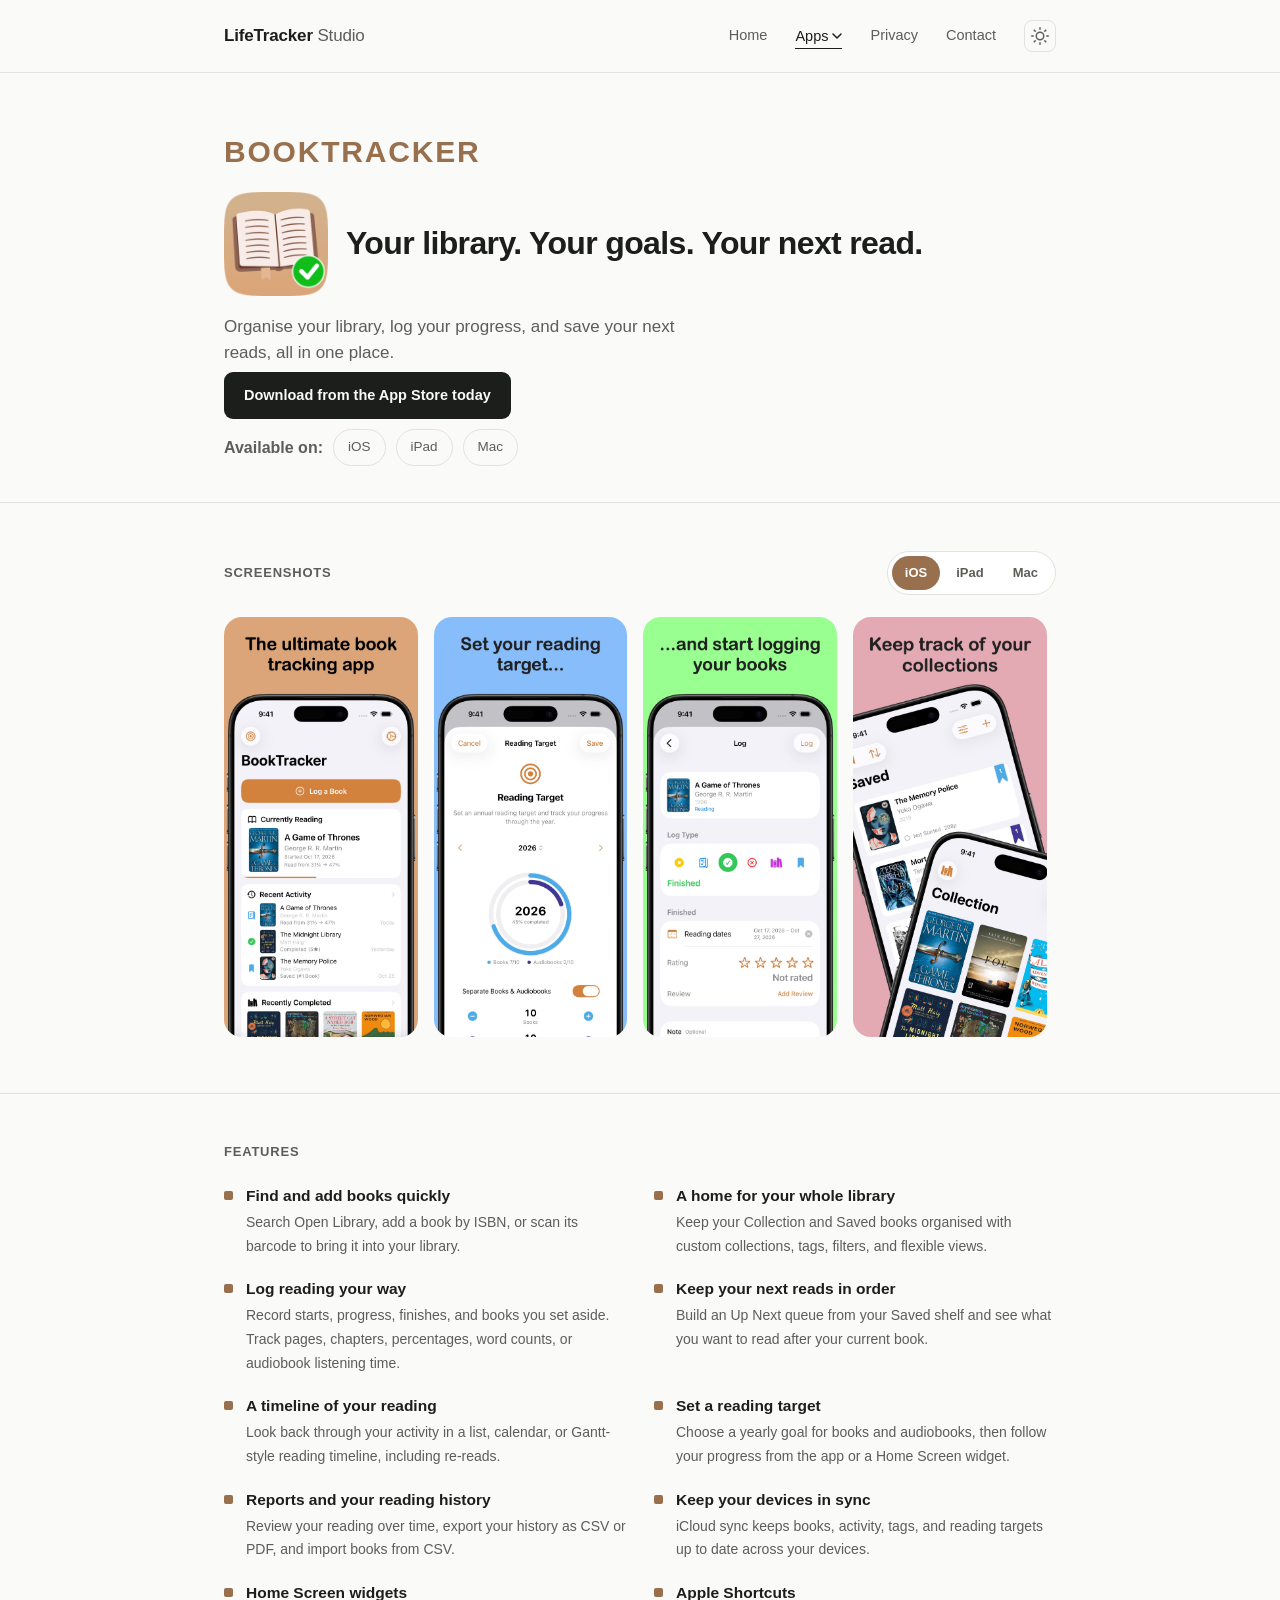
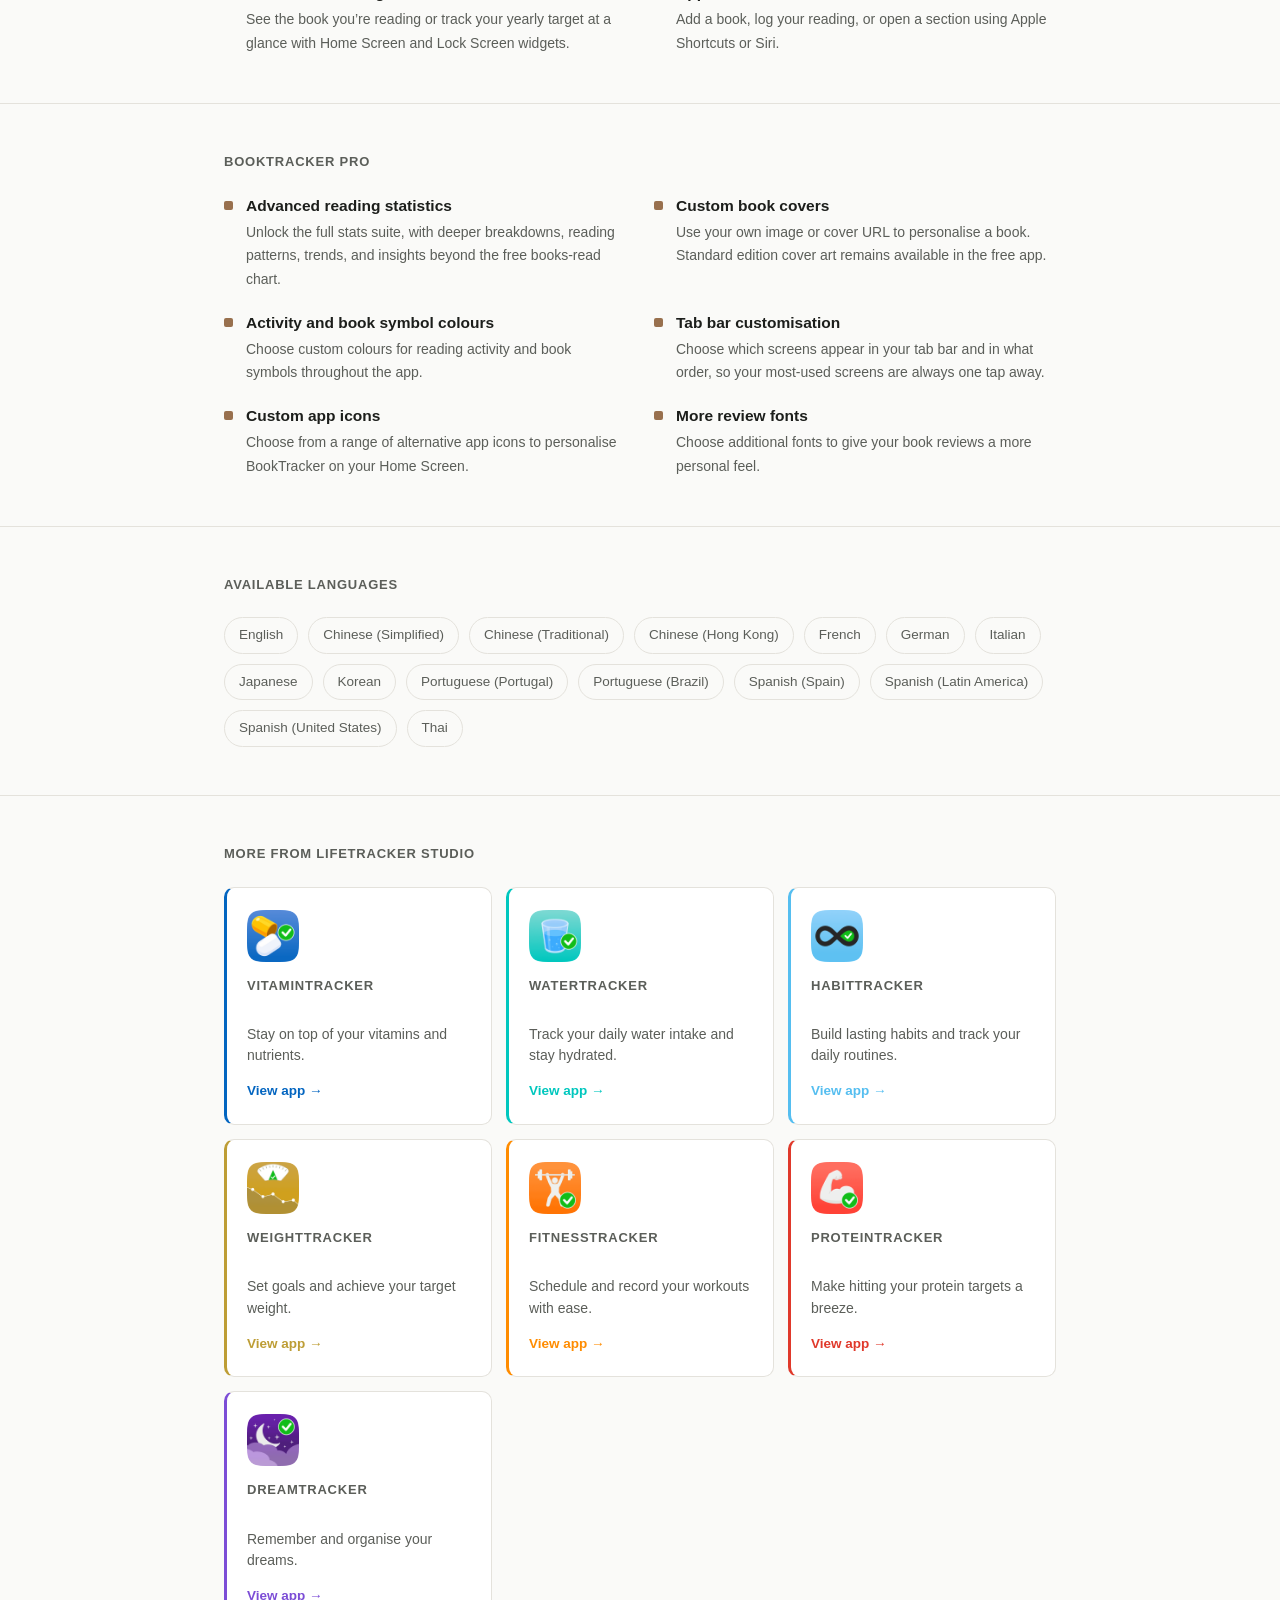
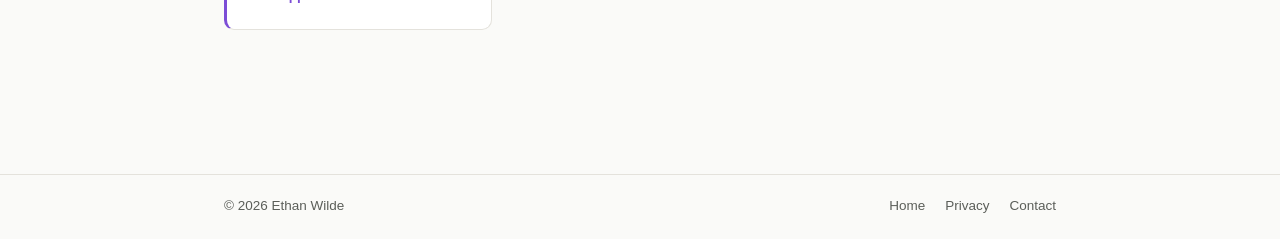
==== commit 7743b0c1: "Update booktracker.html" ====
--- a/booktracker.html
+++ b/booktracker.html
@@ -382,7 +382,7 @@
   };
 
  function setScreenshotPlatform(platform) {
-  const screenshotCounts = { ios: 8, ipad: 8, mac: 7 };
+  const screenshotCounts = { ios: 10, ipad: 10, mac: 9 };
 
   screenshotPicker.querySelectorAll('button').forEach(button => {
     button.setAttribute(
--- a/style.css
+++ b/style.css
@@ -796,7 +796,7 @@
   display: flex;
   flex-direction: row;
   gap: 16px;
-  animation: carousel-scroll 14s linear infinite;
+  animation: carousel-scroll 16s linear infinite;
 }
 
 .carousel-icon {
@@ -808,7 +808,7 @@
 
 @keyframes carousel-scroll {
   0%   { transform: translateX(0); }
-  100% { transform: translateX(calc(-7 * (100px + 16px))); }
+  100% { transform: translateX(calc(-8 * (100px + 16px))); }
 }
 
 @media (max-width: 760px) {
